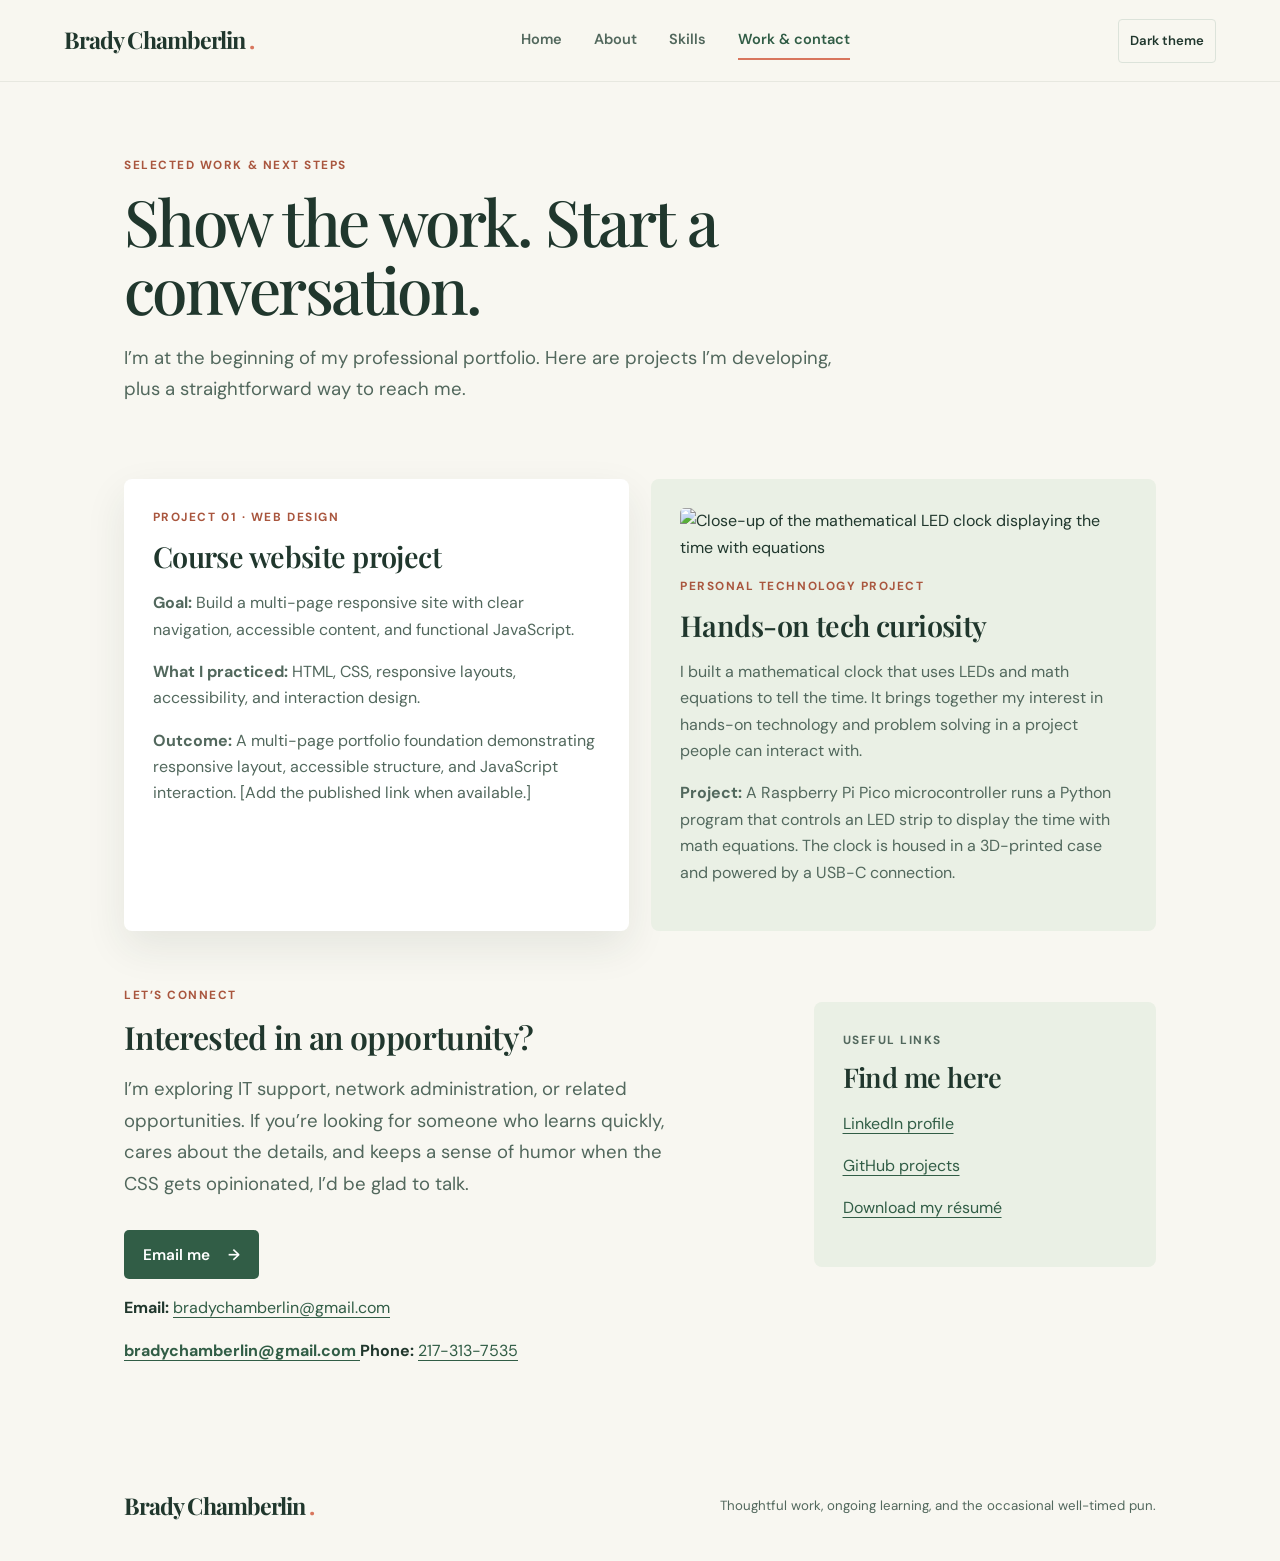
==== work.html @ 7240f682 "Add files via upload" ====
<!doctype html>
<html lang="en">
  <head>
    <meta charset="utf-8">
    <meta name="viewport" content="width=device-width, initial-scale=1">
    <title>
      Work & contact — Brady Chamberlin
    </title>
    <link rel="stylesheet" href="style.css">
    <script src="script.js" defer></script>
  </head>
  <body>
    <a class="skip-link" href="#main">
      Skip to content
    </a>
    <header class="site-header">
      <a class="brand" href="index.html">
        Brady Chamberlin
        <span class="brand-dot">
          .
        </span>
      </a>
      <button class="menu-toggle" aria-expanded="false" aria-controls="site-nav">
        Menu
      </button>
      <nav id="site-nav" aria-label="Main navigation">
        <a href="index.html">
          Home
        </a>
        <a href="about.html">
          About
        </a>
        <a href="skills.html">
          Skills
        </a>
        <a aria-current="page" href="work.html">
          Work & contact
        </a>
      </nav>
    </header>
    <main id="main">
      <section class="page-hero">
        <p class="eyebrow">
          Selected work & next steps
        </p>
        <h1>
          Show the work. Start a conversation.
        </h1>
        <p class="lead">
          I’m at the beginning of my professional portfolio. Here are projects I’m developing, plus a straightforward way to reach me.
        </p>
      </section>
      <section class="tools-grid section-wrap">
        <article class="tool-panel">
          <p class="eyebrow">
            Project 01 · Web design
          </p>
          <h2>
            Course website project
          </h2>
          <p>
            <strong>
              Goal:
            </strong>
            Build a multi-page responsive site with clear navigation, accessible content, and functional JavaScript.
          </p>
          <p>
            <strong>
              What I practiced:
            </strong>
            HTML, CSS, responsive layouts, accessibility, and interaction design.
          </p>
          <p>
            <strong>
              Outcome:
            </strong>
            A multi-page portfolio foundation demonstrating responsive layout, accessible structure, and JavaScript interaction. [Add the published link when available.]
          </p>
        </article>
        <article class="tool-panel tool-panel-alt">
          <img class="project-photo" src="images/mathematical-clock.jpg" alt="Close-up of the mathematical LED clock displaying the time with equations">
          <p class="eyebrow">
            Personal technology project
          </p>
          <h2>
            Hands-on tech curiosity
          </h2>
          <p>
            I built a mathematical clock that uses LEDs and math equations to tell the time. It brings together my interest in hands-on technology and problem solving in a project people can interact with.
          </p>
          <p>
            <strong>
              Project:
            </strong>
            A Raspberry Pi Pico microcontroller runs a Python program that controls an LED strip to display the time with math equations. The clock is housed in a 3D-printed case and powered by a USB-C connection.
          </p>
        </article>
      </section>
      <section class="care-layout section-wrap">
        <div>
          <p class="eyebrow">
            Let’s connect
          </p>
          <h2>
            Interested in an opportunity?
          </h2>
          <p class="lead">
            I’m exploring IT support, network administration, or related opportunities. If you’re looking for someone who learns quickly, cares about the details, and keeps a sense of humor when the CSS gets opinionated, I’d be glad to talk.
          </p>
          <p>
            <a class="button" href="mailto:bradychamberlin@gmail.com">
              Email me
              <span aria-hidden="true">
                →
              </span>
            </a>
          </p>
          <p><strong>
              Email:
            </strong>
            <a href="mailto:bradychamberlin@gmail.com">
              bradychamberlin@gmail.com
            </a>
          </p>
          <p><strong>
            <a href="mailto:bradychamberlin@gmail.com">
              bradychamberlin@gmail.com
            </a>
              Phone:
            </strong>
            <a href="tel:+12173137535">
              217-313-7535
            </a>
          </p>
        </div>
        <aside class="side-note">
          <p class="eyebrow">
            Useful links
          </p>
          <h2>
            Find me here
          </h2>
          <p>
            <a href="[linkedin.com/in/brady-chamberlin-4a6ab01b8]">
              LinkedIn profile
            </a>
          </p>
          <p>
            <a href="[github.com/bradygobirdschamberlin]">
              GitHub projects
            </a>
          </p>
          <p>
            <a href="[your-resume-url]">
              Download my résumé
            </a>
          </p>
         
        </aside>
      </section>
    </main>
    <footer class="site-footer">
      <a class="brand" href="index.html">
        Brady Chamberlin
        <span class="brand-dot">
          .
        </span>
      </a>
      <p>
        Thoughtful work, ongoing learning, and the occasional well-timed pun.
      </p>
    </footer>
  </body>
</html>
---- style.css ----
@import url('https://fonts.googleapis.com/css2?family=DM+Sans:wght@400;500;600;700&family=Playfair+Display:wght@500;600;700&display=swap');
:root {
  --ink: #20372d;
  --muted: #52685d;
  --green: #315d46;
  --deep: #203e32;
  --leaf: #dce9d7;
  --cream: #f8f7f1;
  --white: #fff;
  --line: #dce3da;
  --coral: #d8765d;
  --shadow: 0 16px 42px rgba(32,55,45,.09);
}
* {
  box-sizing: border-box;
}
html {
  scroll-behavior: smooth;
}
body {
  margin: 0;
  background: var(--cream);
  color: var(--ink);
  font-family: 'DM Sans',sans-serif;
  font-size: 16px;
  line-height: 1.65;
}
a {
  color: var(--green);
  text-underline-offset: 4px;
}
a:hover {
  color: #163d2c;
}
a:focus-visible,button:focus-visible,input:focus-visible,select:focus-visible {
  outline: 3px solid #c35c43;
  outline-offset: 3px;
}
.skip-link {
  position: absolute;
  left: 1rem;
  top: -6rem;
  background: white;
  padding: .7rem 1rem;
  z-index: 10;
}
.skip-link:focus {
  top: 1rem;
}
.site-header {
  height: 82px;
  padding: 0 max(calc((100vw - 1160px)/2),5vw);
  display: flex;
  justify-content: space-between;
  align-items: center;
  background: rgba(248,247,241,.96);
  border-bottom: 1px solid rgba(32,55,45,.08);
  position: relative;
  z-index: 3;
}
.brand {
  text-decoration: none;
  color: var(--ink);
  font-family: 'Playfair Display',serif;
  font-weight: 700;
  font-size: 1.45rem;
  letter-spacing: -.04em;
}
.brand-mark {
  color: var(--coral);
  margin-right: .28rem;
}
.site-header nav {
  display: flex;
  align-items: center;
  gap: 2rem;
}
.site-header nav a {
  font-size: .91rem;
  font-weight: 600;
  text-decoration: none;
  color: var(--muted);
  padding: .45rem 0;
}
.site-header nav a:hover,.site-header nav a[aria-current=page] {
  color: var(--green);
}
.site-header nav a[aria-current=page] {
  box-shadow: inset 0 -2px var(--coral);
}
.menu-toggle {
  display: none;
}
.hero {
  max-width: 1160px;
  margin: 0 auto;
  min-height: 560px;
  padding: 60px 5vw 70px;
  display: grid;
  grid-template-columns: 1fr 1.05fr;
  align-items: center;
  gap: 4rem;
}
.hero-copy {
  max-width: 485px;
}
.eyebrow {
  text-transform: uppercase;
  letter-spacing: .13em;
  color: #a9563e;
  font-weight: 700;
  font-size: .74rem;
  margin: 0 0 .7rem;
}
.hero h1,.page-hero h1 {
  font-family: 'Playfair Display',serif;
  font-weight: 500;
  line-height: 1.07;
  letter-spacing: -.04em;
  font-size: clamp(3rem,5.5vw,5rem);
  margin: 0 0 1.2rem;
}
.lead {
  font-size: 1.16rem;
  color: var(--muted);
  max-width: 540px;
  line-height: 1.7;
}
.button {
  display: inline-flex;
  gap: 1.1rem;
  align-items: center;
  background: var(--green);
  color: white;
  text-decoration: none;
  font: 600 .96rem 'DM Sans',sans-serif;
  border: 0;
  border-radius: 5px;
  padding: .92rem 1.2rem;
  cursor: pointer;
  margin-top: .7rem;
  transition: background .2s,transform .2s;
}
.button:hover {
  background: var(--deep);
  color: white;
  transform: translateY(-2px);
}
.hero-note {
  font-size: .87rem;
  color: var(--muted);
  margin-top: 1.35rem;
}
.hero-image {
  width: 100%;
  height: 435px;
  object-fit: cover;
  border-radius: 180px 180px 6px 6px;
  box-shadow: var(--shadow);
}
.section-wrap {
  max-width: 1160px;
  margin: 0 auto;
  padding-left: 5vw;
  padding-right: 5vw;
}
.intro {
  display: grid;
  grid-template-columns: 1fr 1fr;
  gap: 5rem;
  padding-top: 58px;
  padding-bottom: 38px;
  border-top: 1px solid var(--line);
}
h2,h3 {
  font-family: 'Playfair Display',serif;
  line-height: 1.22;
  font-weight: 600;
  letter-spacing: -.02em;
}
h2 {
  font-size: 2rem;
  margin: .1rem 0 .7rem;
}
h3 {
  font-size: 1.45rem;
  margin: .15rem 0 .6rem;
}
.intro>p {
  color: var(--muted);
  margin: 0;
  max-width: 490px;
}
.card-grid {
  display: grid;
  grid-template-columns: 1fr 1fr;
  gap: 1.4rem;
  padding-top: 18px;
  padding-bottom: 75px;
}
.feature-card {
  background: white;
  border-radius: 8px;
  overflow: hidden;
  box-shadow: var(--shadow);
}
.feature-card img {
  width: 100%;
  height: 245px;
  object-fit: cover;
}
.feature-card>div {
  padding: 1.3rem 1.5rem 1.65rem;
}
.feature-card p:not(.eyebrow) {
  color: var(--muted);
  margin: .4rem 0 1rem;
}
.text-link {
  font-weight: 700;
  text-decoration: none;
  border-bottom: 1px solid #adc0af;
  padding-bottom: 2px;
}
.text-link:hover {
  border-color: var(--coral);
}
.quote-band {
  background: var(--deep);
  color: white;
  text-align: center;
  padding: 54px 5vw;
}
.quote-band .eyebrow {
  color: #edb5a2;
}
.quote-band blockquote {
  font: 500 clamp(1.7rem,3vw,2.5rem)/1.35 'Playfair Display',serif;
  max-width: 740px;
  margin: 1rem auto 1.5rem;
}
.quote-band a {
  color: #f2c3b1;
}
.site-footer {
  max-width: 1160px;
  margin: auto;
  padding: 35px 5vw;
  display: flex;
  align-items: center;
  justify-content: space-between;
  gap: 1rem;
  color: var(--muted);
  font-size: .83rem;
}
.site-footer p {
  margin: 0;
}
.page-hero {
  max-width: 1160px;
  margin: auto;
  padding: 74px 5vw 55px;
}
.page-hero h1 {
  font-size: clamp(2.7rem,5vw,4.3rem);
  max-width: 800px;
}
.page-hero .lead {
  max-width: 720px;
}
.plant-grid {
  display: grid;
  grid-template-columns: repeat(3,1fr);
  gap: 1.3rem;
  padding-bottom: 55px;
}
.plant-card {
  background: white;
  border-radius: 8px;
  overflow: hidden;
  box-shadow: var(--shadow);
}
.plant-card>img {
  width: 100%;
  height: 225px;
  object-fit: cover;
}
.plant-card>div {
  padding: 1.3rem;
}
.plant-card h2 {
  font-size: 1.5rem;
}
.plant-card p {
  color: var(--muted);
}
.plant-card dl {
  margin: 1rem 0;
}
.plant-card dl div {
  display: flex;
  justify-content: space-between;
  gap: .5rem;
  border-top: 1px solid var(--line);
  padding: .4rem 0;
  font-size: .88rem;
}
.plant-card dt {
  font-weight: 700;
}
.plant-card dd {
  margin: 0;
  color: var(--muted);
  text-align: right;
}
.tag {
  display: inline-block!important;
  background: #edf3e9;
  color: var(--green)!important;
  border-radius: 20px;
  padding: .28rem .7rem;
  font-size: .77rem;
  font-weight: 600;
}
.callout {
  background: #eaf0e5;
  border-radius: 8px;
  padding: 2rem;
  margin-bottom: 75px;
}
.callout p {
  color: var(--muted);
  max-width: 650px;
}
.care-layout {
  display: grid;
  grid-template-columns: 1.5fr .8fr;
  gap: 3rem;
  padding-bottom: 72px;
}
.care-list article {
  display: grid;
  grid-template-columns: 55px 1fr;
  gap: 1rem;
  padding: 1.35rem 0;
  border-bottom: 1px solid var(--line);
}
.number {
  font: 600 1.3rem 'Playfair Display',serif;
  color: var(--coral);
}
.care-list h2 {
  font-size: 1.55rem;
  margin: 0;
}
.care-list p {
  color: var(--muted);
  margin: .45rem 0 0;
}
.side-note {
  background: #eaf0e5;
  border-radius: 8px;
  padding: 1.8rem;
  height: max-content;
  margin-top: 1rem;
}
.side-note h2 {
  font-size: 1.7rem;
}
.side-note p {
  color: var(--muted);
}
.tools-grid {
  display: grid;
  grid-template-columns: 1fr 1fr;
  gap: 1.4rem;
  padding-bottom: 55px;
}
.tool-panel {
  background: white;
  border-radius: 8px;
  padding: 1.8rem;
  box-shadow: var(--shadow);
}
.tool-panel-alt {
  background: #eaf0e5;
  box-shadow: none;
}
.tool-panel h2 {
  font-size: 1.8rem;
}
.tool-panel>p:not(.eyebrow):not(.result) {
  color: var(--muted);
}
fieldset {
  border: 0;
  padding: 0;
  margin: 1.4rem 0;
}
legend,label[for] {
  font-weight: 700;
  margin-bottom: .5rem;
  display: block;
}
.choice {
  display: flex;
  align-items: center;
  gap: .65rem;
  color: var(--muted);
  margin: .55rem 0;
  cursor: pointer;
}
.choice input {
  accent-color: var(--green);
  width: 18px;
  height: 18px;
}
.tool-panel select {
  display: block;
  width: 100%;
  padding: .75rem;
  border: 1px solid #a8b7aa;
  border-radius: 4px;
  background: white;
  color: var(--ink);
  font: inherit;
  margin: .6rem 0 1rem;
}
.button-secondary {
  background: #fff;
  color: var(--green);
  border: 1px solid #91a696;
}
.button-secondary:hover {
  background: #f4f7f1;
  color: var(--deep);
}
.result {
  padding: 1rem;
  background: #f3f6ef;
  border-left: 3px solid var(--coral);
  border-radius: 0 4px 4px 0;
  color: var(--ink);
  min-height: 3.5rem;
  margin: 1.3rem 0 0;
}
.tool-panel-alt .result {
  background: rgba(255,255,255,.72);
}
.mini-guide {
  padding-bottom: 75px;
}
.mini-guide p {
  color: var(--muted);
  max-width: 700px;
}
.mini-guide a {
  font-weight: 700;
}
@media (max-width: 760px) {
  .site-header {
    height: 70px;
    padding: 0 5vw;
  }
  .menu-toggle {
    display: block;
    background: transparent;
    border: 1px solid var(--line);
    padding: .5rem .8rem;
    border-radius: 4px;
    font: 600 .9rem 'DM Sans',sans-serif;
    color: var(--ink);
  }
  .site-header nav {
    display: none;
    position: absolute;
    top: 69px;
    left: 0;
    right: 0;
    background: var(--cream);
    padding: .6rem 5vw 1rem;
    border-bottom: 1px solid var(--line);
    flex-direction: column;
    align-items: stretch;
    gap: 0;
  }
  .site-header nav.is-open {
    display: flex;
  }
  .site-header nav a {
    padding: .75rem 0;
  }
  .hero {
    grid-template-columns: 1fr;
    gap: 2rem;
    padding-top: 55px;
    min-height: 0;
  }
  .hero h1 {
    font-size: clamp(3rem,12vw,4.5rem);
  }
  .hero-image {
    height: 330px;
    grid-row: 1;
    border-radius: 140px 140px 5px 5px;
  }
  .intro {
    grid-template-columns: 1fr;
    gap: 1rem;
    padding-top: 40px;
  }
  .card-grid,.tools-grid {
    grid-template-columns: 1fr;
  }
  .card-grid {
    padding-bottom: 50px;
  }
  .feature-card img {
    height: 230px;
  }
  .page-hero {
    padding-top: 55px;
    padding-bottom: 35px;
  }
  .plant-grid {
    grid-template-columns: 1fr 1fr;
  }
  .plant-card>img {
    height: 190px;
  }
  .care-layout {
    grid-template-columns: 1fr;
    gap: 1rem;
  }
  .side-note {
    margin-top: 0;
  }
  .site-footer {
    flex-wrap: wrap;
    justify-content: flex-start;
  }
  .site-footer p:last-child {
    flex-basis: 100%;
  }
}
@media (max-width: 480px) {
  body {
    font-size: 15px;
  }
  .hero {
    padding-left: 6vw;
    padding-right: 6vw;
  }
  .hero-image {
    height: 275px;
  }
  .plant-grid {
    grid-template-columns: 1fr;
  }
  .plant-card>img {
    height: 230px;
  }
  .tool-panel {
    padding: 1.25rem;
  }
  .care-list article {
    grid-template-columns: 36px 1fr;
    gap: .5rem;
  }
  .quote-band {
    padding: 42px 7vw;
  }
  .page-hero h1 {
    font-size: 2.8rem;
  }
}
@media (prefers-reduced-motion:reduce) {
  *,*::before,*::after {
    scroll-behavior: auto!important;
    transition: none!important;
  }
}
/* Portfolio-specific details */
.brand-dot {
  color: var(--coral);
}
.hero-actions {
  display: flex;
  align-items: center;
  gap: 1.4rem;
  flex-wrap: wrap;
}
.portrait-placeholder {
  min-height: 410px;
  border-radius: 8px 150px 8px 8px;
  background: linear-gradient(145deg,#e4eadf,#c6d5c7);
  display: grid;
  place-items: center;
  text-align: center;
  color: #52685d;
  padding: 2rem;
  box-shadow: var(--shadow);
  border: 1px solid #d5dfd3;
}
.portrait-placeholder span {
  max-width: 220px;
  background: rgba(255,255,255,.72);
  padding: 1rem 1.2rem;
  border-radius: 5px;
  font-size: .9rem;
}
.card-icon {
  font: 3rem 'Playfair Display',serif;
  color: var(--coral);
  padding: 1.2rem 1.5rem 0;
}
.button-light {
  background: #fff;
  color: var(--deep);
}
.button-light:hover {
  background: #f4f7f1;
  color: var(--deep);
}
.skill-card {
  background: #fff;
  border-radius: 8px;
  padding: 1.6rem;
  box-shadow: var(--shadow);
}
.skill-card h2 {
  font-size: 1.5rem;
}
.skill-card p:not(.eyebrow):not(.tag) {
  color: var(--muted);
}
.small-note {
  font-size: .83rem;
  color: var(--muted);
}
@media (max-width: 760px) {
  .portrait-placeholder {
    min-height: 300px;
    grid-row: 1;
    border-radius: 8px 120px 8px 8px;
  }
}
.portrait-photo {
  width: 100%;
  height: 435px;
  object-fit: cover;
  object-position: center 35%;
  border-radius: 8px 150px 8px 8px;
  box-shadow: var(--shadow);
}
.project-photo {
  width: 100%;
  height: 220px;
  object-fit: cover;
  border-radius: 5px;
  margin-bottom: 1rem;
}
.tool-panel-alt .project-photo {
  margin-top: 0;
}
@media (max-width: 760px) {
  .portrait-photo {
    height: 340px;
    grid-row: 1;
    border-radius: 8px 120px 8px 8px;
  }
}
.career-tool {
  padding-top: 2.2rem;
  padding-bottom: 2.2rem;
  margin-bottom: 1rem;
  background: #eaf0e5;
  border-radius: 8px;
}
.career-tool>p {
  color: var(--muted);
}
.career-tool label {
  display: block;
  font-weight: 700;
  margin: .7rem 0 .35rem;
}
.career-tool select {
  padding: .75rem;
  border: 1px solid #a8b7aa;
  border-radius: 4px;
  background: #fff;
  color: var(--ink);
  font: inherit;
  min-width: min(100%,360px);
}
.career-tool .result h3 {
  margin-top: 0;
}
.career-tool .result p {
  color: var(--ink);
}
.career-tool .result ul {
  margin: .35rem 0 1rem;
  padding-left: 1.35rem;
}
.career-tool .result li+li {
  margin-top: .25rem;
}
.career-tool .result a {
  display: inline-block;
  min-height: 44px;
  padding: .45rem 0;
}
.theme-toggle {
  border: 1px solid var(--line);
  background: transparent;
  color: var(--ink);
  border-radius: 4px;
  padding: .5rem .7rem;
  font: 600 .82rem 'DM Sans',sans-serif;
  cursor: pointer;
}
.personal-photo {
  margin: 0 auto 4rem;
}
.personal-photo img {
  display: block;
  width: 100%;
  max-height: 440px;
  object-fit: cover;
  object-position: center 45%;
  border-radius: 8px;
}
.personal-photo figcaption {
  color: var(--muted);
  font-size: .88rem;
  margin-top: .5rem;
}
.result {
  padding: 1rem;
  background: #f3f6ef;
  border-left: 3px solid var(--coral);
  border-radius: 0 4px 4px 0;
  min-height: 3rem;
  margin-top: 1rem;
}
body[data-theme="dark"] {
  --ink: #eef4ed;
  --muted: #c2d0c2;
  --cream: #18251f;
  --white: #24372d;
  --line: #44564b;
  --green: #b6d6b8;
  --deep: #101a15;
  --leaf: #314638;
  background: var(--cream);
  color: var(--ink);
}
body[data-theme="dark"] .site-header,body[data-theme="dark"] .feature-card,body[data-theme="dark"] .plant-card,body[data-theme="dark"] .tool-panel,body[data-theme="dark"] .skill-card {
  background: #22342a;
  color: var(--ink);
}
body[data-theme="dark"] .career-tool,body[data-theme="dark"] .callout,body[data-theme="dark"] .side-note {
  background: #2b4033;
}
body[data-theme="dark"] .button {
  background: #b6d6b8;
  color: #17231b;
}
body[data-theme="dark"] .result {
  background: #2c4034;
  color: var(--ink);
}
body[data-theme="dark"] a {
  color: #c9e3ca;
}
@media (max-width: 760px) {
  .theme-toggle {
    margin-left: auto;
    margin-right: .5rem;
    order: 0;
  }
  .site-header .menu-toggle {
    order: 1;
  }
}

.training-badge {
  display: block;
  width: min(100%, 180px);
  height: auto;
  margin: 1rem auto;
}

.build-gallery {
  padding-bottom: 4.5rem;
}

.build-gallery h2 {
  margin-bottom: 1.5rem;
}

.gallery-grid {
  display: grid;
  grid-template-columns: repeat(2, minmax(0, 1fr));
  gap: 1.25rem;
}

.gallery-item {
  margin: 0;
  overflow: hidden;
  border-radius: 8px;
  background: #fff;
  box-shadow: var(--shadow);
}

.gallery-item img,
.gallery-item video {
  display: block;
  width: 100%;
  height: 300px;
  object-fit: cover;
  background: #18251f;
}

.gallery-item figcaption {
  padding: .85rem 1rem 1rem;
  color: var(--muted);
  font-size: .9rem;
}

@media (max-width: 760px) {
  .gallery-grid {
    grid-template-columns: 1fr;
  }

  .gallery-item img,
  .gallery-item video {
    height: auto;
    max-height: 360px;
  }
}

/* Keep the layout comfortable on narrow phones and small tablets. */
img,
video,
svg {
  max-width: 100%;
}

header,
main,
footer,
section,
article,
aside,
figure,
.hero-copy,
.tool-panel,
.skill-card {
  min-width: 0;
}

h1,
h2,
h3,
p,
a,
dt,
dd,
figcaption {
  overflow-wrap: anywhere;
}

.menu-toggle,
.theme-toggle {
  min-height: 44px;
}

@media (max-width: 760px) {
  .site-header {
    gap: .5rem;
  }

  .site-header nav a {
    min-height: 44px;
    display: flex;
    align-items: center;
  }

  .page-hero h1 {
    font-size: clamp(2.2rem, 9vw, 2.8rem);
  }

  .gallery-grid {
    grid-template-columns: minmax(0, 1fr);
  }

  .callout {
    padding: 1.5rem;
    margin-bottom: 3rem;
  }

  .career-tool {
    padding: 1.5rem;
  }
}

@media (max-width: 480px) {
  .section-wrap,
  .page-hero {
    padding-left: 6vw;
    padding-right: 6vw;
  }

  .page-hero {
    padding-top: 2.5rem;
  }

  .page-hero h1 {
    font-size: clamp(2rem, 9vw, 2.6rem);
  }

  .hero h1 {
    font-size: clamp(2.25rem, 10vw, 3rem);
  }

  .lead {
    font-size: 1.05rem;
  }

  .tool-panel,
  .skill-card,
  .side-note {
    padding: 1.2rem;
  }

  .tool-panel h2,
  .callout h2 {
    font-size: 1.55rem;
  }

  .gallery-item img,
  .gallery-item video {
    max-height: none;
  }

  .site-footer {
    padding-top: 1.5rem;
    padding-bottom: 1.5rem;
  }
}

@media (max-width: 360px) {
  .site-header {
    padding-left: 1rem;
    padding-right: 1rem;
    gap: .35rem;
  }

  .brand {
    font-size: 1.12rem;
  }

  .theme-toggle {
    padding: .4rem .5rem;
    font-size: .75rem;
  }

  .menu-toggle {
    padding: .4rem .55rem;
    font-size: .82rem;
  }

  .tool-panel,
  .skill-card,
  .side-note,
  .callout {
    padding: 1rem;
  }
}
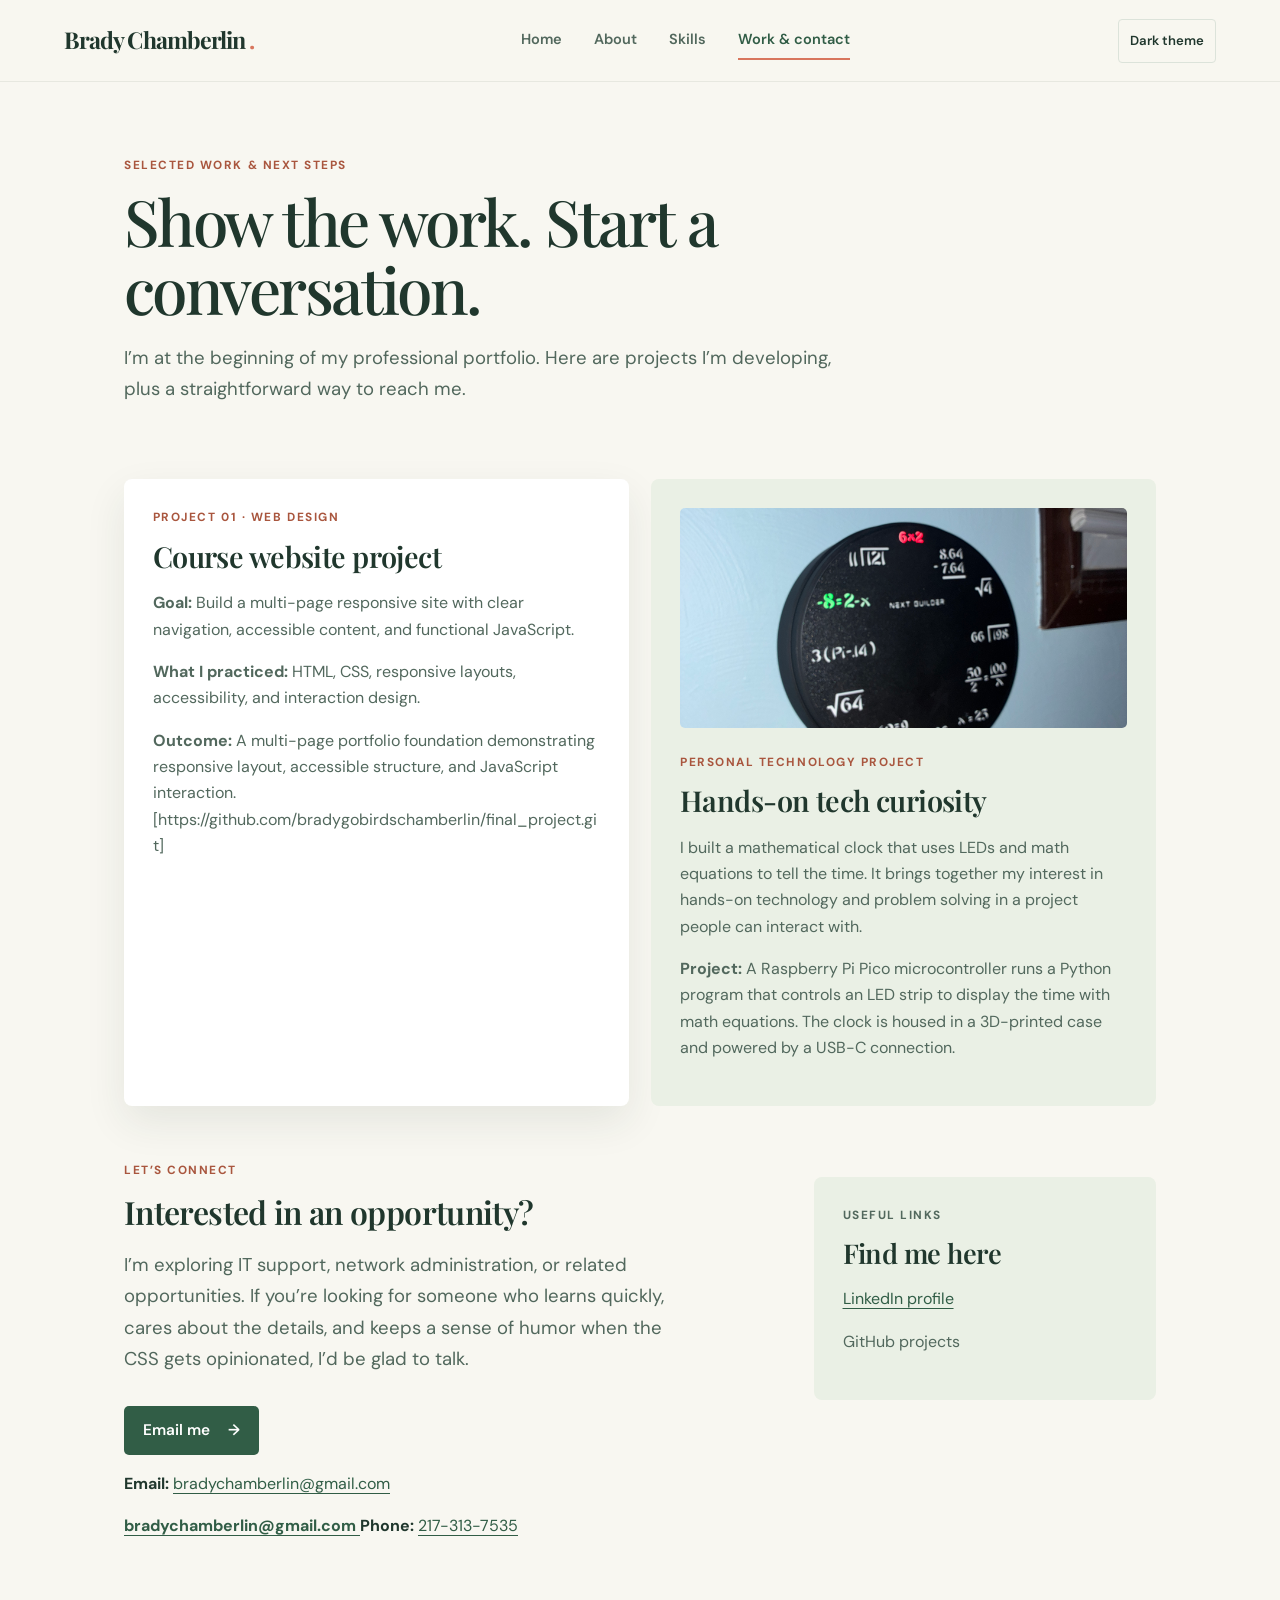
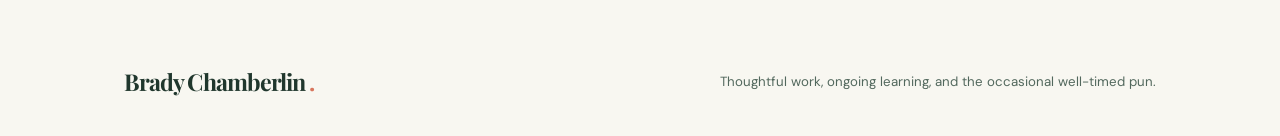
==== commit 9bc6fbce: "Add files via upload" ====
--- a/work.html
+++ b/work.html
@@ -74,7 +74,7 @@
             <strong>
               Outcome:
             </strong>
-            A multi-page portfolio foundation demonstrating responsive layout, accessible structure, and JavaScript interaction. [Add the published link when available.]
+            A multi-page portfolio foundation demonstrating responsive layout, accessible structure, and JavaScript interaction. [https://github.com/bradygobirdschamberlin/final_project.git]
           </p>
         </article>
         <article class="tool-panel tool-panel-alt">
@@ -141,19 +141,17 @@
             Find me here
           </h2>
           <p>
-            <a href="[linkedin.com/in/brady-chamberlin-4a6ab01b8]">
+            <a href="https://www.linkedin.com/in/brady-chamberlin-4a6ab01b8" target="_blank" rel="noopener noreferrer">
               LinkedIn profile
             </a>
           </p>
           <p>
-            <a href="[github.com/bradygobirdschamberlin]">
+            <a[https://github.com/bradygobirdschamberlin/final_project.git]">
               GitHub projects
             </a>
           </p>
           <p>
-            <a href="[your-resume-url]">
-              Download my résumé
-            </a>
+            
           </p>
          
         </aside>
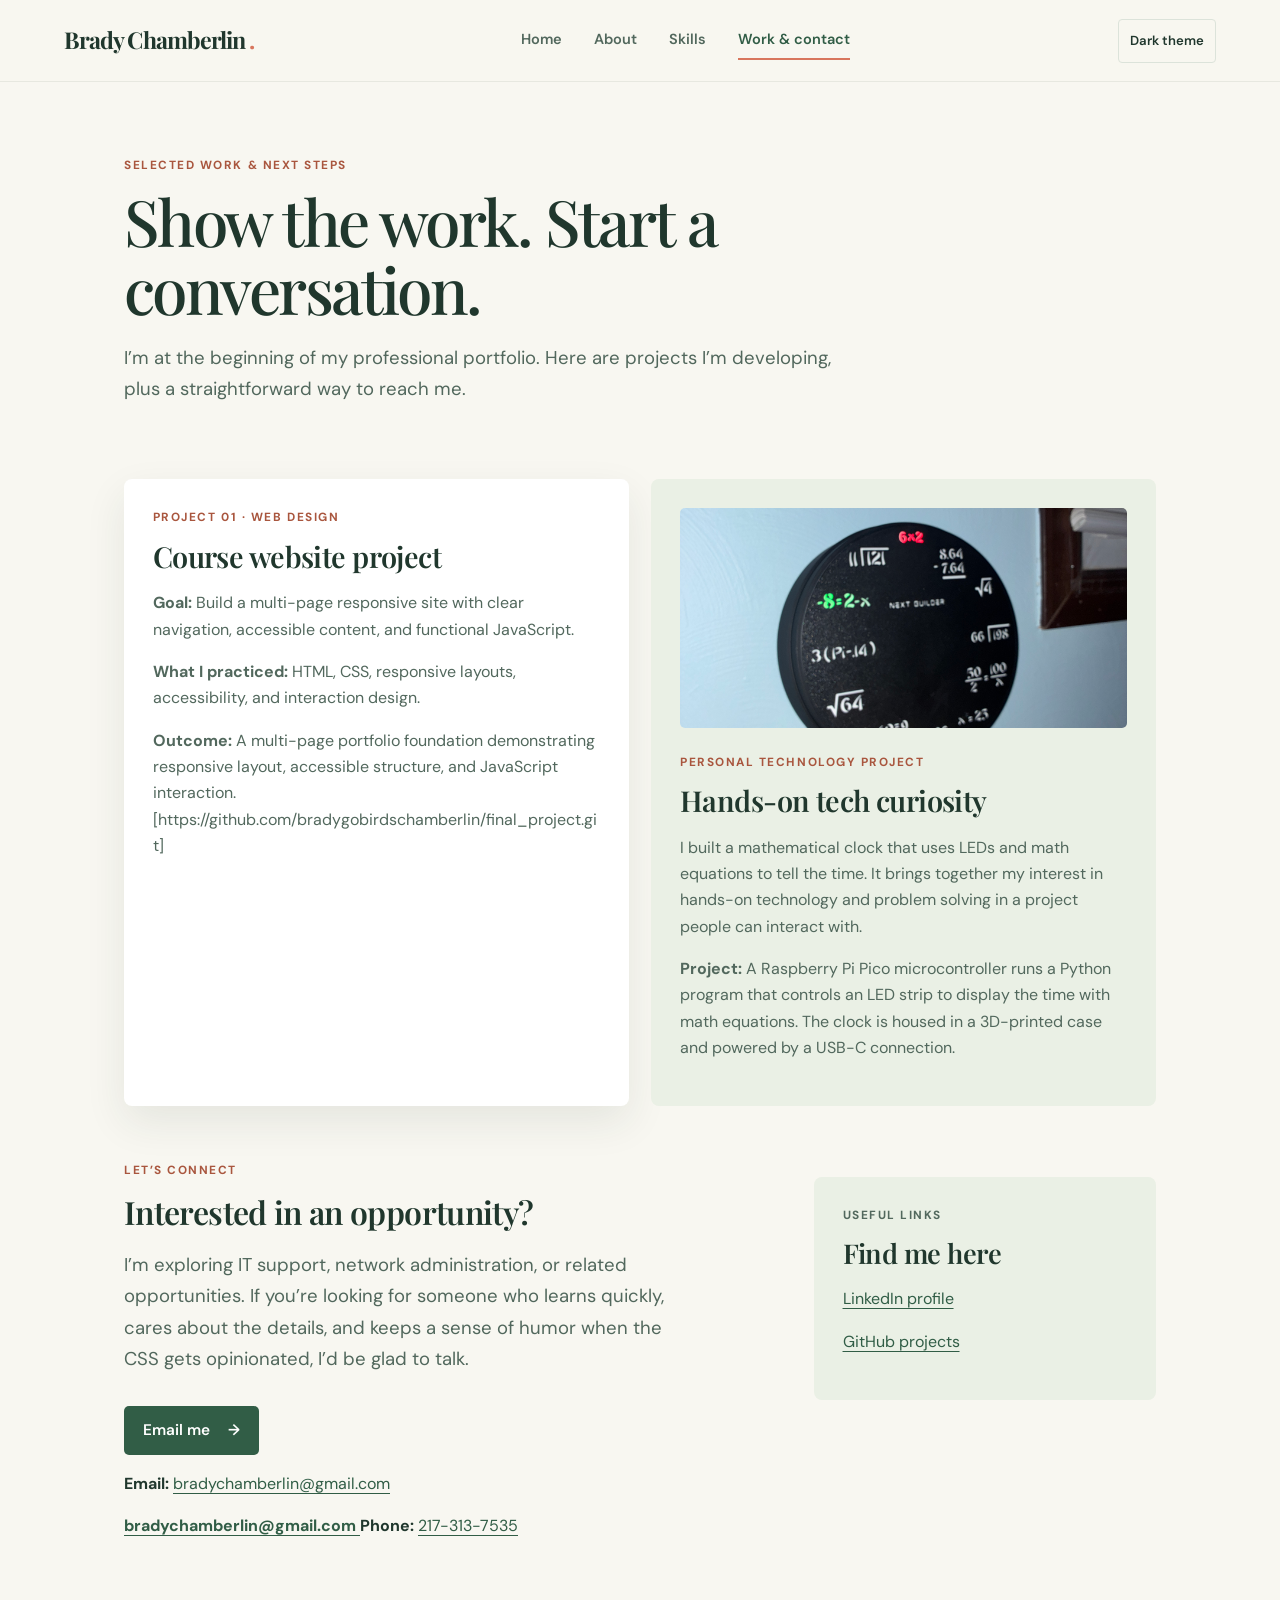
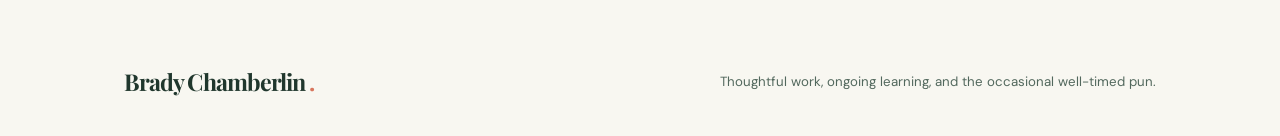
==== commit 123c08f3: "Add files via upload" ====
--- a/work.html
+++ b/work.html
@@ -146,7 +146,7 @@
             </a>
           </p>
           <p>
-            <a[https://github.com/bradygobirdschamberlin/final_project.git]">
+            <a href="https://github.com/bradygobirdschamberlin/final_project.git" target="_blank" rel="noopener noreferrer">
               GitHub projects
             </a>
           </p>
